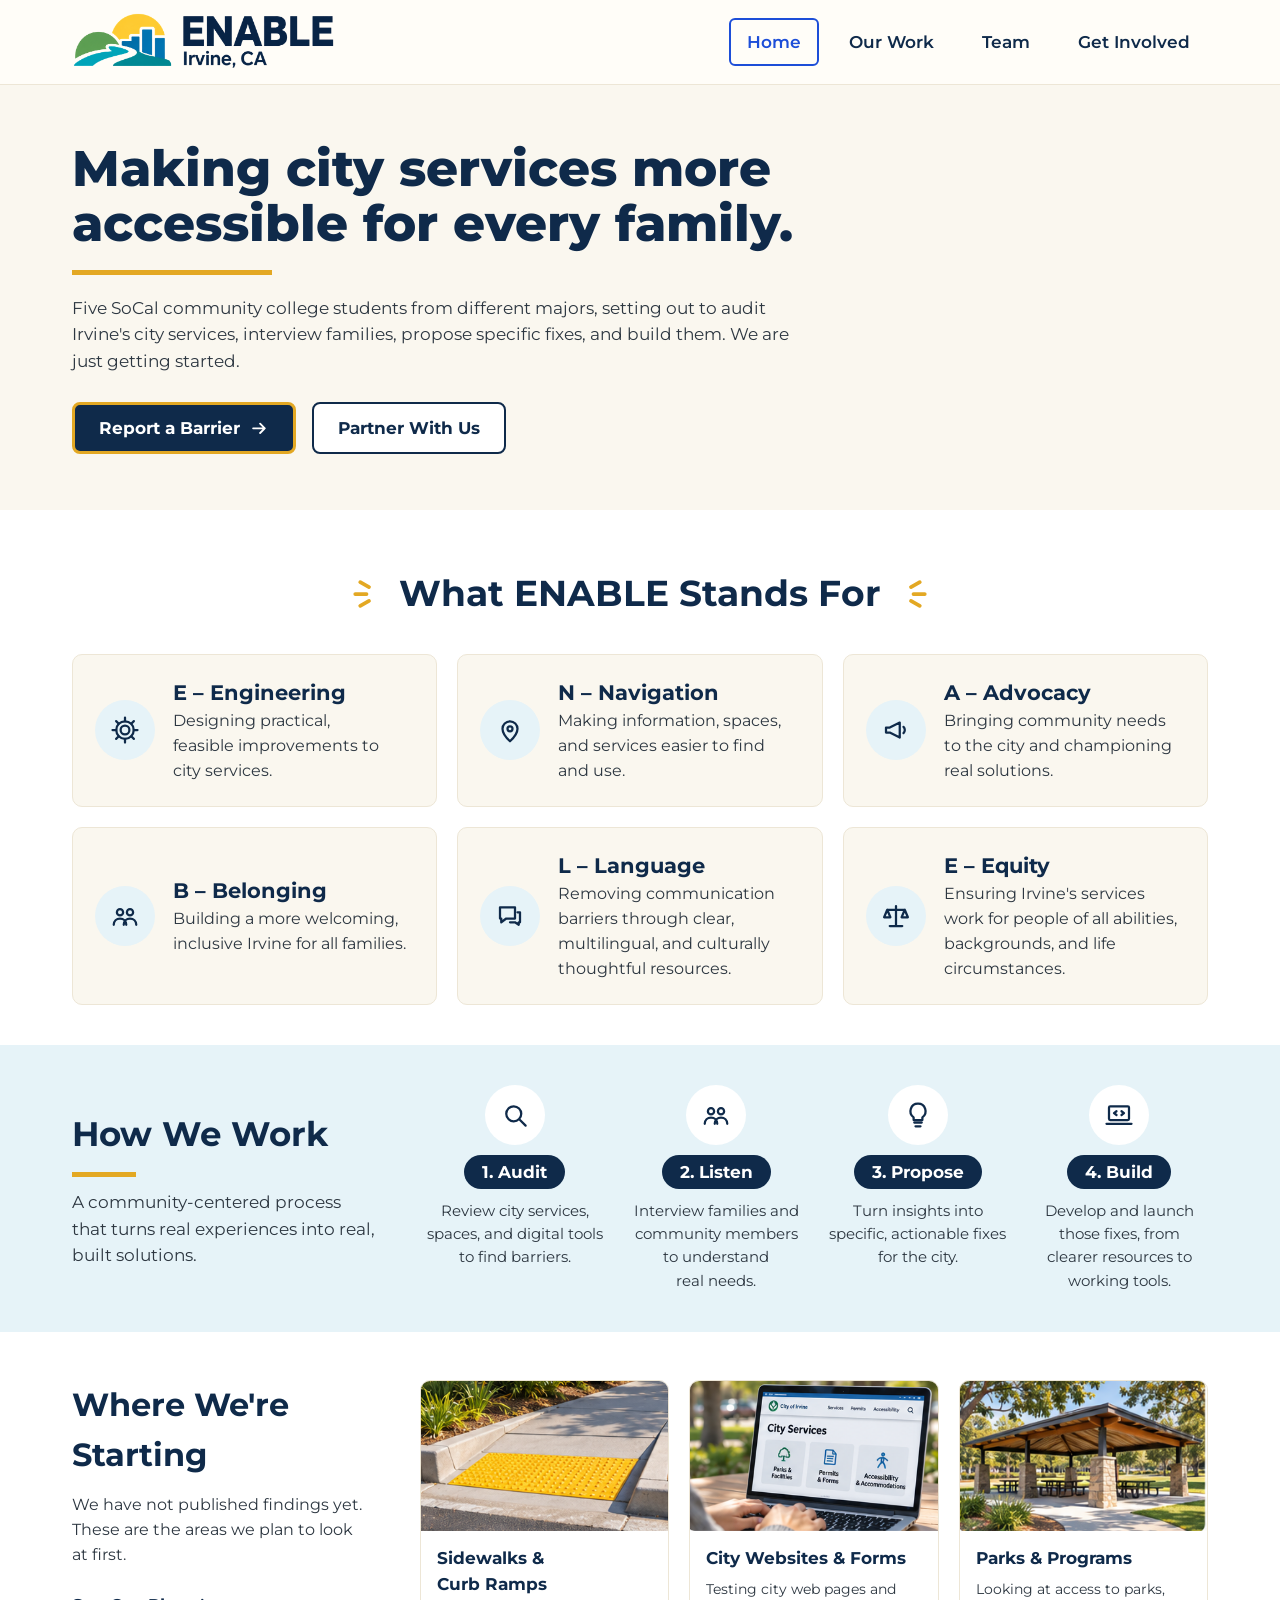
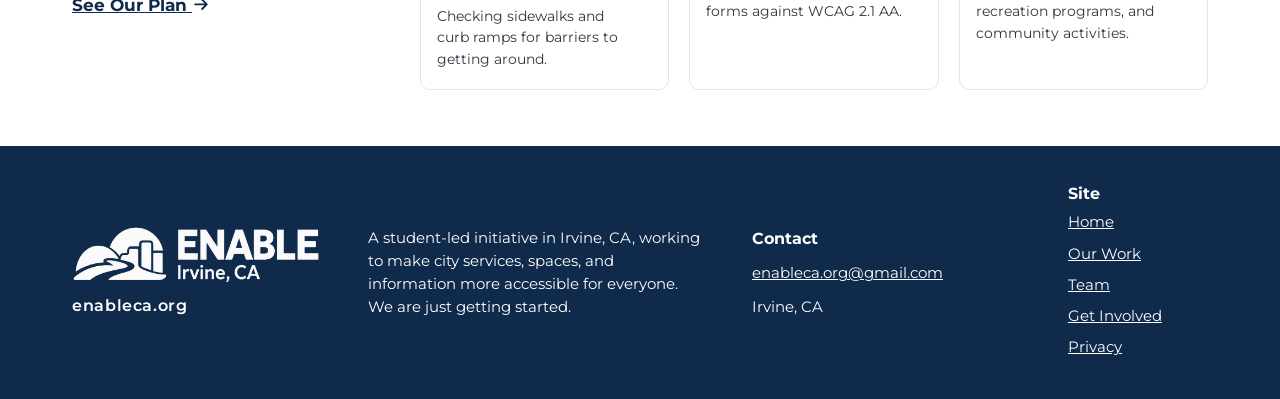
==== index.html @ 0ffaab91 "Add ENABLE site pages: Home, Our Work, Team, Get Involved, Privacy" ====
<!doctype html>
<html lang="en">
<head>
<meta charset="utf-8">
<meta name="viewport" content="width=device-width, initial-scale=1">
<title>ENABLE | Making Irvine city services more accessible</title>
<meta name="description" content="ENABLE is a student-led initiative working to make City of Irvine services more accessible for disabled residents and their families.">
<link rel="preconnect" href="https://fonts.googleapis.com">
<link rel="preconnect" href="https://fonts.gstatic.com" crossorigin>
<link href="https://fonts.googleapis.com/css2?family=Montserrat:ital,wght@0,400;0,500;0,600;0,700;0,800;1,400&amp;display=swap" rel="stylesheet">
<link rel="stylesheet" href="styles.css">
</head>
<body>
<div style="font-size: 17px; line-height: 1.55">
<a class="skip" href="#main">Skip to main content</a>

<header style="background: #FFFDF8; border-bottom: 1px solid #EDE6D6">
<div class="wrap" style="padding-top: 12px; padding-bottom: 12px; display: flex; flex-wrap: wrap; gap: 8px 32px; align-items: center; justify-content: space-between">
<a href="index.html" aria-label="ENABLE, Irvine, CA: home" style="display: flex; align-items: center; gap: 12px; text-decoration: none">
<img src="images/logo-color.png" alt="" style="display: block; height: 60px; width: auto">
</a>
<nav aria-label="Main">
<ul style="list-style: none; margin: 0; padding: 0; display: flex; flex-wrap: wrap; gap: 4px 12px">
<li><a class="nav cur" aria-current="page" href="index.html">Home</a></li>
<li><a class="nav" href="our-work.html">Our Work</a></li>
<li><a class="nav" href="team.html">Team</a></li>
<li><a class="nav" href="get-involved.html">Get Involved</a></li>
</ul>
</nav>
</div>
</header>

<main id="main">

<section aria-labelledby="hero-h" style="background: #FAF7EF; display: flex; flex-wrap: wrap">
<div style="flex: 1 1 400px; min-width: 0; padding: 56px 32px 56px max(32px, calc((100% - 1136px) / 2)); box-sizing: border-box; display: flex; flex-direction: column; gap: 20px; align-items: flex-start; justify-content: center">
<h1 id="hero-h" style="font-size: clamp(2.1rem, 3.9vw, 3.1rem); line-height: 1.1">Making city services more accessible for every family.</h1>
<div aria-hidden="true" style="width: 200px; height: 5px; background: #E3A823; border-radius: 0px"></div>
<p style="max-width: 44em">Five SoCal community college students from different majors, setting out to audit Irvine's city services, interview families, propose specific fixes, and build them. We are just getting started.</p>
<div style="display: flex; flex-wrap: wrap; gap: 16px; margin-top: 8px">
<a class="b1" href="get-involved.html">Report a Barrier <svg aria-hidden="true" viewBox="0 0 24 24" style="width: 1.1em; height: 1.1em; flex: none; vertical-align: -0.2em; fill: none; stroke: currentColor; stroke-width: 2.4; stroke-linecap: round; stroke-linejoin: round"><path d="M4 12h15M13 6l6 6-6 6"></path></svg></a>
<a class="b2" href="get-involved.html">Partner With Us</a>
</div>
</div>
</section>

<section aria-labelledby="stands-h" class="wrap" style="padding-top: 56px; padding-bottom: 40px; display: flex; flex-direction: column; gap: 32px">
<div style="display: flex; align-items: center; justify-content: center; gap: 20px">
<svg class="sp" aria-hidden="true" viewBox="0 0 24 24"><path d="M14 12H5M16 6.500L9 2.500M16 17.500L9 21.500"></path></svg>
<h2 id="stands-h" style="font-size: clamp(1.7rem, 3vw, 2.25rem); text-align: center">What ENABLE Stands For</h2>
<svg class="sp" aria-hidden="true" viewBox="0 0 24 24"><path d="M10 12h9M8 6.500l7-4M8 17.500l7 4"></path></svg>
</div>
<ul style="list-style: none; margin: 0; padding: 0; display: grid; grid-template-columns: repeat(auto-fit, minmax(min(320px, 100%), 1fr)); gap: 20px">
<li class="card" style="padding: 22px; display: flex; gap: 18px; align-items: center">
<span class="ico"><svg class="i" aria-hidden="true" viewBox="0 0 24 24"><circle cx="12" cy="12" r="3.5"></circle><circle cx="12" cy="12" r="7"></circle><path d="M12 2v3M12 19v3M2 12h3M19 12h3M4.900 4.900l2.100 2.100M17 17l2.100 2.100M4.900 19.100L7 17M17 7l2.100-2.100"></path></svg></span>
<div><h3 style="font-size: 21px">E – Engineering</h3><p style="font-size: 16px">Designing practical, feasible improvements to city services.</p></div>
</li>
<li class="card" style="padding: 22px; display: flex; gap: 18px; align-items: center">
<span class="ico"><svg class="i" aria-hidden="true" viewBox="0 0 24 24"><path d="M12 21s-6-5.500-6-10a6 6 0 1 1 12 0c0 4.500-6 10-6 10z"></path><circle cx="12" cy="11" r="2"></circle></svg></span>
<div><h3 style="font-size: 21px">N – Navigation</h3><p style="font-size: 16px">Making information, spaces, and services easier to find and use.</p></div>
</li>
<li class="card" style="padding: 22px; display: flex; gap: 18px; align-items: center">
<span class="ico"><svg class="i" aria-hidden="true" viewBox="0 0 24 24"><path d="M4 10v4h3l8 4V6l-8 4H4zM18 9.500a3.500 3.500 0 0 1 0 5"></path></svg></span>
<div><h3 style="font-size: 21px">A – Advocacy</h3><p style="font-size: 16px">Bringing community needs to the city and championing real solutions.</p></div>
</li>
<li class="card" style="padding: 22px; display: flex; gap: 18px; align-items: center">
<span class="ico"><svg class="i" aria-hidden="true" viewBox="0 0 24 24"><circle cx="8" cy="9" r="2.500"></circle><circle cx="16" cy="9" r="2.500"></circle><path d="M3 19c0-3 2.200-5 5-5s5 2 5 5M11 19c0-3 2.200-5 5-5s5 2 5 5"></path></svg></span>
<div><h3 style="font-size: 21px">B – Belonging</h3><p style="font-size: 16px">Building a more welcoming, inclusive Irvine for all families.</p></div>
</li>
<li class="card" style="padding: 22px; display: flex; gap: 18px; align-items: center">
<span class="ico"><svg class="i" aria-hidden="true" viewBox="0 0 24 24"><path d="M4 5h12v9H9l-4 3v-3H4zM18 9h2v8h-1v2l-3-2h-4"></path></svg></span>
<div><h3 style="font-size: 21px">L – Language</h3><p style="font-size: 16px">Removing communication barriers through clear, multilingual, and culturally thoughtful resources.</p></div>
</li>
<li class="card" style="padding: 22px; display: flex; gap: 18px; align-items: center">
<span class="ico"><svg class="i" aria-hidden="true" viewBox="0 0 24 24"><path d="M12 4v16M7 20h10M5 7h14M5 7l-2.500 6h5zM19 7l-2.500 6h5z"></path></svg></span>
<div><h3 style="font-size: 21px">E – Equity</h3><p style="font-size: 16px">Ensuring Irvine's services work for people of all abilities, backgrounds, and life circumstances.</p></div>
</li>
</ul>
</section>

<section aria-labelledby="how-h" style="background: #E6F3F8">
<div class="wrap" style="padding-top: 40px; padding-bottom: 40px; display: flex; flex-wrap: wrap; gap: 32px 40px; align-items: center">
<div style="flex: 1 1 240px; min-width: 0; display: flex; flex-direction: column; gap: 12px">
<h2 id="how-h" style="font-size: clamp(1.7rem, 3vw, 2.1rem)">How We Work</h2>
<div aria-hidden="true" style="width: 64px; height: 5px; background: #E3A823; border-radius: 0px"></div>
<p>A community-centered process that turns real experiences into real, built solutions.</p>
</div>
<ol style="flex: 3 1 560px; min-width: 0; list-style: none; margin: 0; padding: 0; display: grid; grid-template-columns: repeat(auto-fit, minmax(min(170px, 100%), 1fr)); gap: 24px">
<li style="display: flex; flex-direction: column; gap: 10px; align-items: center; text-align: center">
<span class="ico" style="background: #FFFFFF"><svg class="i" aria-hidden="true" viewBox="0 0 24 24"><circle cx="11" cy="11" r="6"></circle><path d="M16 16l4.500 4.500"></path></svg></span>
<h3 class="pill" style="font-size: 17px; color: #FFFFFF">1. Audit</h3>
<p style="font-size: 15px">Review city services, spaces, and digital tools to find barriers.</p>
</li>
<li style="display: flex; flex-direction: column; gap: 10px; align-items: center; text-align: center">
<span class="ico" style="background: #FFFFFF"><svg class="i" aria-hidden="true" viewBox="0 0 24 24"><circle cx="8" cy="9" r="2.500"></circle><circle cx="16" cy="9" r="2.500"></circle><path d="M3 19c0-3 2.200-5 5-5s5 2 5 5M11 19c0-3 2.200-5 5-5s5 2 5 5"></path></svg></span>
<h3 class="pill" style="font-size: 17px; color: #FFFFFF">2. Listen</h3>
<p style="font-size: 15px">Interview families and community members to understand real needs.</p>
</li>
<li style="display: flex; flex-direction: column; gap: 10px; align-items: center; text-align: center">
<span class="ico" style="background: #FFFFFF"><svg class="i" aria-hidden="true" viewBox="0 0 24 24"><path d="M9 18h6M10 21h4M12 3a6 6 0 0 0-3.500 10.900V16h7v-2.100A6 6 0 0 0 12 3z"></path></svg></span>
<h3 class="pill" style="font-size: 17px; color: #FFFFFF">3. Propose</h3>
<p style="font-size: 15px">Turn insights into specific, actionable fixes for the city.</p>
</li>
<li style="display: flex; flex-direction: column; gap: 10px; align-items: center; text-align: center">
<span class="ico" style="background: #FFFFFF"><svg class="i" aria-hidden="true" viewBox="0 0 24 24"><rect x="4" y="5" width="16" height="11" rx="1"></rect><path d="M2 19h20M10 9l-2 1.500 2 1.500M14 9l2 1.500-2 1.500"></path></svg></span>
<h3 class="pill" style="font-size: 17px; color: #FFFFFF">4. Build</h3>
<p style="font-size: 15px">Develop and launch those fixes, from clearer resources to working tools.</p>
</li>
</ol>
</div>
</section>

<section aria-labelledby="work-h" class="wrap" style="padding-top: 48px; padding-bottom: 56px; display: flex; flex-wrap: wrap; gap: 28px 32px; align-items: flex-start">
<div style="flex: 1 1 240px; min-width: 0; display: flex; flex-direction: column; gap: 14px">
<h2 id="work-h" style="font-size: clamp(1.6rem, 2.8vw, 2rem)">Where We're Starting</h2>
<p style="font-size: 16px">We have not published findings yet. These are the areas we plan to look at first.</p>
<a href="our-work.html" style="font-weight: 700; padding: 10px 0">See Our Plan <svg aria-hidden="true" viewBox="0 0 24 24" style="width: 1.1em; height: 1.1em; flex: none; vertical-align: -0.2em; fill: none; stroke: currentColor; stroke-width: 2.4; stroke-linecap: round; stroke-linejoin: round"><path d="M4 12h15M13 6l6 6-6 6"></path></svg></a>
</div>
<ul style="flex: 3 1 560px; min-width: 0; list-style: none; margin: 0; padding: 0; display: grid; grid-template-columns: repeat(auto-fit, minmax(min(230px, 100%), 1fr)); gap: 20px">
<li class="card" style="background: #FFFFFF; overflow: hidden; display: flex; flex-direction: column">
<img src="images/curb-ramp.png" alt="Curb ramp with a yellow tactile warning strip (illustration)." style="display: block; width: 100%; height: 150px; object-fit: cover">
<div style="padding: 14px 16px 18px; display: flex; flex-direction: column; gap: 8px; align-items: flex-start">
<h3 style="font-size: 17px">Sidewalks &amp; Curb Ramps</h3>
<p style="font-size: 14px">Checking sidewalks and curb ramps for barriers to getting around.</p>
</div>
</li>
<li class="card" style="background: #FFFFFF; overflow: hidden; display: flex; flex-direction: column">
<img src="images/city-website-laptop.png" alt="Laptop showing a concept city services web page (illustration)." style="display: block; width: 100%; height: 150px; object-fit: cover">
<div style="padding: 14px 16px 18px; display: flex; flex-direction: column; gap: 8px; align-items: flex-start">
<h3 style="font-size: 17px">City Websites &amp; Forms</h3>
<p style="font-size: 14px">Testing city web pages and forms against WCAG 2.1 AA.</p>
</div>
</li>
<li class="card" style="background: #FFFFFF; overflow: hidden; display: flex; flex-direction: column">
<img src="images/park-pavilion.png" alt="Covered picnic pavilion in a park (illustration)." style="display: block; width: 100%; height: 150px; object-fit: cover">
<div style="padding: 14px 16px 18px; display: flex; flex-direction: column; gap: 8px; align-items: flex-start">
<h3 style="font-size: 17px">Parks &amp; Programs</h3>
<p style="font-size: 14px">Looking at access to parks, recreation programs, and community activities.</p>
</div>
</li>
</ul>
</section>

</main>

<footer class="dark" style="background: #0F2A4A; color: #FFFFFF; font-size: 15px">
<div class="wrap" style="padding-top: 36px; padding-bottom: 36px; display: flex; flex-wrap: wrap; gap: 28px 48px; align-items: center">
<div style="flex: 1 1 220px; display: flex; flex-direction: column; align-items: flex-start; gap: 8px">
<img src="images/logo-white.png" alt="ENABLE, Irvine, CA" style="display: block; height: 60px; width: auto">
<span style="font-size: 16px; font-weight: 600; letter-spacing: 0.04em">enableca.org</span>
</div>
<p style="flex: 2 1 280px; min-width: 0">A student-led initiative in Irvine, CA, working to make city services, spaces, and information more accessible for everyone. We are just getting started.</p>
<div style="flex: 1 1 240px; min-width: 0; display: flex; flex-direction: column; gap: 4px">
<p style="font-weight: 700; font-size: 16px">Contact</p>
<a href="mailto:enableca.org@gmail.com" style="padding: 6px 0">enableca.org@gmail.com</a>
<p>Irvine, CA</p>
</div>
<nav aria-label="Footer" style="flex: 0 1 140px">
<p style="font-weight: 700; font-size: 16px">Site</p>
<ul style="list-style: none; margin: 0; padding: 0; display: flex; flex-direction: column">
<li><a href="index.html" style="display: inline-block; padding: 4px 0">Home</a></li>
<li><a href="our-work.html" style="display: inline-block; padding: 4px 0">Our Work</a></li>
<li><a href="team.html" style="display: inline-block; padding: 4px 0">Team</a></li>
<li><a href="get-involved.html" style="display: inline-block; padding: 4px 0">Get Involved</a></li>
<li><a href="privacy.html" style="display: inline-block; padding: 4px 0">Privacy</a></li>
</ul>
</nav>
</div>
</footer>
</div>
</body>
</html>
---- styles.css ----
body{margin:0;font-family:'Montserrat','Helvetica Neue',Arial,system-ui,sans-serif;color:#2D3741;background:#FFFFFF}
h1,h2,h3{color:#0F2A4A;margin:0;text-wrap:balance}
h1{font-weight:800}h2,h3{font-weight:700}
p{margin:0;text-wrap:pretty}
a{color:#0F2A4A}a:hover{color:#1D4ED8}
:focus-visible{outline:3px solid #1D4ED8;outline-offset:3px}
.dark a{color:#FFFFFF}.dark a:hover{color:#E3A823}.dark :focus-visible{outline-color:#E3A823}
.skip{position:absolute;left:-9999px;top:8px;background:#0F2A4A;color:#FFFFFF;padding:12px 16px;font-weight:700;z-index:10}
.skip:focus{left:8px;color:#FFFFFF}
.wrap{max-width:1200px;margin:0 auto;padding-left:32px;padding-right:32px;box-sizing:border-box}
.nav{display:inline-flex;align-items:center;min-height:44px;padding:0 16px;font-weight:600;color:#0F2A4A;text-decoration:none;border:2px solid transparent;border-radius:6px}
.cur{border-color:#1D4ED8;color:#1D4ED8}
.card{background:#FAF7EF;border:1px solid #EDE6D6;border-radius:10px}
.ph{background:#E6F3F8;border:2px dashed #5B8FA3;display:flex;align-items:center;justify-content:center;text-align:center;padding:12px;box-sizing:border-box;font-size:14px;font-weight:600;color:#0F2A4A}
.ico{flex:0 0 60px;width:60px;height:60px;border-radius:50%;background:#E6F3F8;display:flex;align-items:center;justify-content:center}
.i{width:30px;height:30px;fill:none;stroke:#0F2A4A;stroke-width:1.8;stroke-linecap:round;stroke-linejoin:round}
.sp{width:30px;height:30px;fill:none;stroke:#E3A823;stroke-width:3;stroke-linecap:round}
.chip{display:inline-flex;align-items:center;gap:6px;font-size:14px;font-weight:600;color:#0F2A4A;border-radius:999px;padding:4px 12px}
.b1,.b2{display:inline-flex;align-items:center;gap:10px;min-height:52px;padding:0 24px;box-sizing:border-box;font:inherit;font-weight:700;text-decoration:none;border-radius:8px;cursor:pointer}
.b1{background:#0F2A4A;color:#FFFFFF;border:3px solid #E3A823}.b1:hover{color:#FFFFFF;filter:brightness(1.25)}
.b2{background:#FFFFFF;color:#0F2A4A;border:2px solid #0F2A4A}.b2:hover{background:#E6F3F8;color:#0F2A4A}
.pill{display:inline-block;background:#0F2A4A;color:#FFFFFF;font-weight:700;border-radius:999px;padding:4px 18px}
.role{display:inline-flex;align-items:center;gap:8px;font-size:15px;font-weight:700;color:#0F2A4A;background:#EFE9DA;border-radius:999px;padding:4px 14px 4px 8px}
.role .i{width:22px;height:22px}
.b1,.b2{display:inline-flex;align-items:center;justify-content:center;gap:10px;min-height:52px;padding:0 24px;box-sizing:border-box;font:inherit;font-weight:700;text-decoration:none;border-radius:8px;cursor:pointer}
.field{width:100%;min-height:48px;box-sizing:border-box;padding:10px 14px;font:inherit;font-size:16px;color:#0F2A4A;background:#FFFFFF;border:1.5px solid #4A6A8A;border-radius:6px}
.lab{font-weight:700;font-size:18px;color:#0F2A4A}
.hint{font-size:14px}
.req{color:#A32014}
summary{cursor:pointer;font-weight:700;color:#0F2A4A;padding:12px 14px;min-height:20px}
[hidden]{display:none !important}
img{max-width:100%}
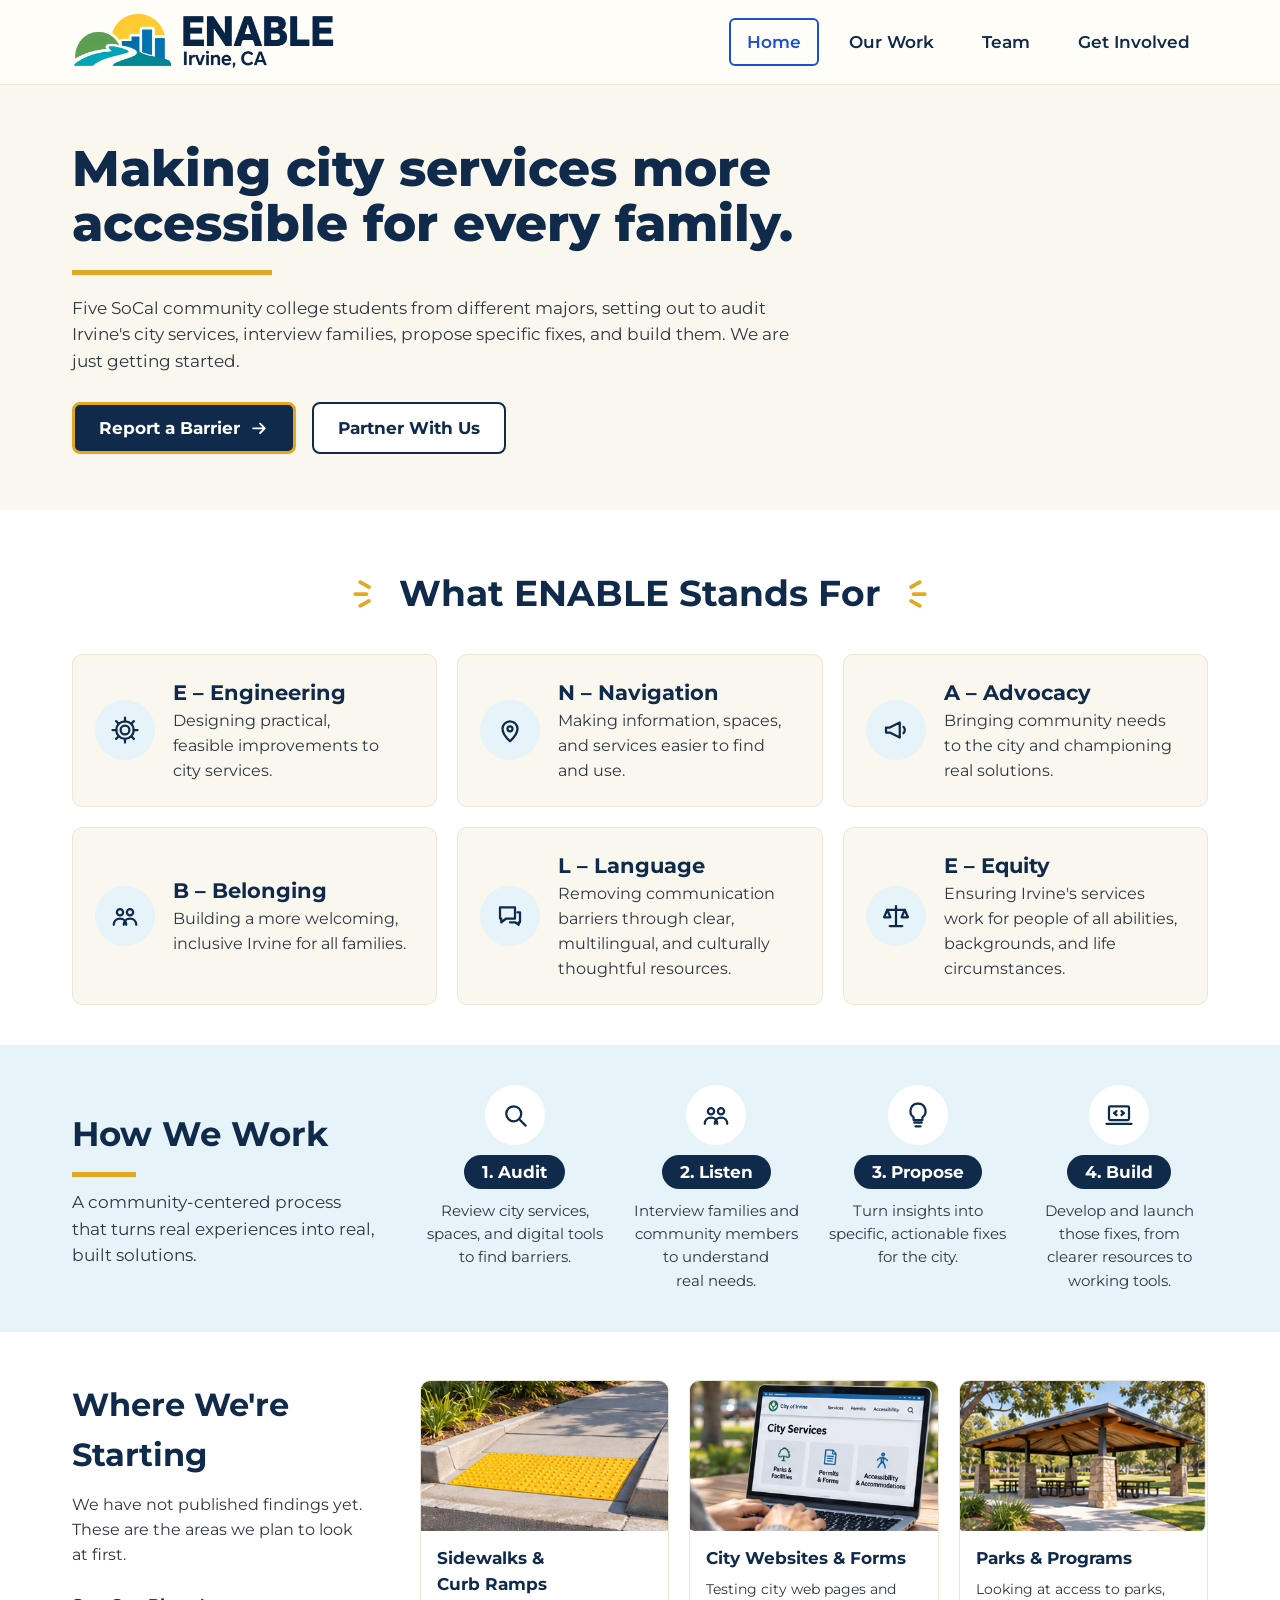
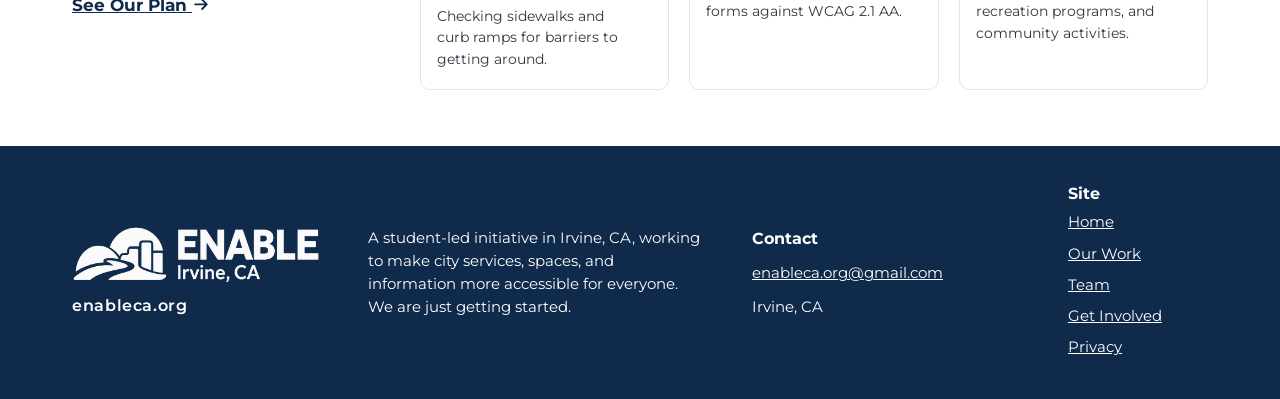
==== commit 83181c34: "Mobile header: one-row page links, hide on scroll down and reveal on scroll up" ====
--- a/index.html
+++ b/index.html
@@ -9,17 +9,18 @@
 <link rel="preconnect" href="https://fonts.gstatic.com" crossorigin>
 <link href="https://fonts.googleapis.com/css2?family=Montserrat:ital,wght@0,400;0,500;0,600;0,700;0,800;1,400&amp;display=swap" rel="stylesheet">
 <link rel="stylesheet" href="styles.css">
+<script src="site.js"></script>
 </head>
 <body>
 <div style="font-size: 17px; line-height: 1.55">
 <a class="skip" href="#main">Skip to main content</a>
 
-<header style="background: #FFFDF8; border-bottom: 1px solid #EDE6D6">
-<div class="wrap" style="padding-top: 12px; padding-bottom: 12px; display: flex; flex-wrap: wrap; gap: 8px 32px; align-items: center; justify-content: space-between">
+<header class="site-hdr" style="background: #FFFDF8; border-bottom: 1px solid #EDE6D6">
+<div class="wrap hdr" style="padding-top: 12px; padding-bottom: 12px; display: flex; flex-wrap: wrap; gap: 8px 32px; align-items: center; justify-content: space-between">
 <a href="index.html" aria-label="ENABLE, Irvine, CA: home" style="display: flex; align-items: center; gap: 12px; text-decoration: none">
 <img src="images/logo-color.png" alt="" style="display: block; height: 60px; width: auto">
 </a>
-<nav aria-label="Main">
+<nav class="site-nav" aria-label="Main">
 <ul style="list-style: none; margin: 0; padding: 0; display: flex; flex-wrap: wrap; gap: 4px 12px">
 <li><a class="nav cur" aria-current="page" href="index.html">Home</a></li>
 <li><a class="nav" href="our-work.html">Our Work</a></li>
@@ -33,11 +34,11 @@
 <main id="main">
 
 <section aria-labelledby="hero-h" style="background: #FAF7EF; display: flex; flex-wrap: wrap">
-<div style="flex: 1 1 400px; min-width: 0; padding: 56px 32px 56px max(32px, calc((100% - 1136px) / 2)); box-sizing: border-box; display: flex; flex-direction: column; gap: 20px; align-items: flex-start; justify-content: center">
+<div style="flex: 1 1 400px; min-width: 0; padding: 56px var(--gut) 56px max(var(--gut), calc((100% - 1136px) / 2)); box-sizing: border-box; display: flex; flex-direction: column; gap: 20px; align-items: flex-start; justify-content: center">
 <h1 id="hero-h" style="font-size: clamp(2.1rem, 3.9vw, 3.1rem); line-height: 1.1">Making city services more accessible for every family.</h1>
 <div aria-hidden="true" style="width: 200px; height: 5px; background: #E3A823; border-radius: 0px"></div>
 <p style="max-width: 44em">Five SoCal community college students from different majors, setting out to audit Irvine's city services, interview families, propose specific fixes, and build them. We are just getting started.</p>
-<div style="display: flex; flex-wrap: wrap; gap: 16px; margin-top: 8px">
+<div class="ctas" style="display: flex; flex-wrap: wrap; gap: 16px; margin-top: 8px">
 <a class="b1" href="get-involved.html">Report a Barrier <svg aria-hidden="true" viewBox="0 0 24 24" style="width: 1.1em; height: 1.1em; flex: none; vertical-align: -0.2em; fill: none; stroke: currentColor; stroke-width: 2.4; stroke-linecap: round; stroke-linejoin: round"><path d="M4 12h15M13 6l6 6-6 6"></path></svg></a>
 <a class="b2" href="get-involved.html">Partner With Us</a>
 </div>
--- a/styles.css
+++ b/styles.css
@@ -1,13 +1,17 @@
+:root{--gut:32px;--box:32px}
+html{-webkit-text-size-adjust:100%;text-size-adjust:100%}
 body{margin:0;font-family:'Montserrat','Helvetica Neue',Arial,system-ui,sans-serif;color:#2D3741;background:#FFFFFF}
 h1,h2,h3{color:#0F2A4A;margin:0;text-wrap:balance}
 h1{font-weight:800}h2,h3{font-weight:700}
 p{margin:0;text-wrap:pretty}
-a{color:#0F2A4A}a:hover{color:#1D4ED8}
+a{color:#0F2A4A}
+a,button,summary,label,input,select,textarea{-webkit-tap-highlight-color:rgba(29,78,216,.15)}
+button,select,input[type=radio],input[type=file],summary{touch-action:manipulation}
 :focus-visible{outline:3px solid #1D4ED8;outline-offset:3px}
-.dark a{color:#FFFFFF}.dark a:hover{color:#E3A823}.dark :focus-visible{outline-color:#E3A823}
+.dark a{color:#FFFFFF}.dark :focus-visible{outline-color:#E3A823}
 .skip{position:absolute;left:-9999px;top:8px;background:#0F2A4A;color:#FFFFFF;padding:12px 16px;font-weight:700;z-index:10}
 .skip:focus{left:8px;color:#FFFFFF}
-.wrap{max-width:1200px;margin:0 auto;padding-left:32px;padding-right:32px;box-sizing:border-box}
+.wrap{max-width:1200px;margin:0 auto;padding-left:var(--gut);padding-right:var(--gut);box-sizing:border-box}
 .nav{display:inline-flex;align-items:center;min-height:44px;padding:0 16px;font-weight:600;color:#0F2A4A;text-decoration:none;border:2px solid transparent;border-radius:6px}
 .cur{border-color:#1D4ED8;color:#1D4ED8}
 .card{background:#FAF7EF;border:1px solid #EDE6D6;border-radius:10px}
@@ -16,13 +20,13 @@
 .i{width:30px;height:30px;fill:none;stroke:#0F2A4A;stroke-width:1.8;stroke-linecap:round;stroke-linejoin:round}
 .sp{width:30px;height:30px;fill:none;stroke:#E3A823;stroke-width:3;stroke-linecap:round}
 .chip{display:inline-flex;align-items:center;gap:6px;font-size:14px;font-weight:600;color:#0F2A4A;border-radius:999px;padding:4px 12px}
-.b1,.b2{display:inline-flex;align-items:center;gap:10px;min-height:52px;padding:0 24px;box-sizing:border-box;font:inherit;font-weight:700;text-decoration:none;border-radius:8px;cursor:pointer}
-.b1{background:#0F2A4A;color:#FFFFFF;border:3px solid #E3A823}.b1:hover{color:#FFFFFF;filter:brightness(1.25)}
-.b2{background:#FFFFFF;color:#0F2A4A;border:2px solid #0F2A4A}.b2:hover{background:#E6F3F8;color:#0F2A4A}
+.b1,.b2{display:inline-flex;align-items:center;justify-content:center;gap:10px;min-height:52px;padding:0 24px;box-sizing:border-box;font:inherit;font-weight:700;text-decoration:none;border-radius:8px;cursor:pointer}
+.b1{background:#0F2A4A;color:#FFFFFF;border:3px solid #E3A823}
+.b2{background:#FFFFFF;color:#0F2A4A;border:2px solid #0F2A4A}
+.b1:active{filter:brightness(1.25)}.b2:active{background:#E6F3F8}
 .pill{display:inline-block;background:#0F2A4A;color:#FFFFFF;font-weight:700;border-radius:999px;padding:4px 18px}
 .role{display:inline-flex;align-items:center;gap:8px;font-size:15px;font-weight:700;color:#0F2A4A;background:#EFE9DA;border-radius:999px;padding:4px 14px 4px 8px}
 .role .i{width:22px;height:22px}
-.b1,.b2{display:inline-flex;align-items:center;justify-content:center;gap:10px;min-height:52px;padding:0 24px;box-sizing:border-box;font:inherit;font-weight:700;text-decoration:none;border-radius:8px;cursor:pointer}
 .field{width:100%;min-height:48px;box-sizing:border-box;padding:10px 14px;font:inherit;font-size:16px;color:#0F2A4A;background:#FFFFFF;border:1.5px solid #4A6A8A;border-radius:6px}
 .lab{font-weight:700;font-size:18px;color:#0F2A4A}
 .hint{font-size:14px}
@@ -30,3 +34,34 @@
 summary{cursor:pointer;font-weight:700;color:#0F2A4A;padding:12px 14px;min-height:20px}
 [hidden]{display:none !important}
 img{max-width:100%}
+#report{scroll-margin-top:16px}
+
+/* Hover only where there is a real pointer, so styles don't stick after a tap */
+@media (hover:hover){
+a:hover{color:#1D4ED8}
+.dark a:hover{color:#E3A823}
+.b1:hover{color:#FFFFFF;filter:brightness(1.25)}
+.b2:hover{background:#E6F3F8;color:#0F2A4A}
+}
+
+/* Sticky header: slides away on scroll down, back on scroll up (site.js) */
+.site-hdr{position:sticky;top:0;z-index:20;transition:transform .25s ease}
+.site-hdr.away{transform:translateY(-100%)}
+@media (prefers-reduced-motion:reduce){.site-hdr{transition:none}}
+
+@media (max-width:640px){
+:root{--gut:20px;--box:20px}
+.hdr{row-gap:6px !important;padding-top:10px !important;padding-bottom:6px !important}
+.hdr img{height:44px !important}
+.site-nav{flex:1 1 100%;overflow-x:auto;scrollbar-width:none}
+.site-nav ul{flex-wrap:nowrap !important;justify-content:space-between;gap:4px !important}
+.site-nav li{flex:1 1 auto}
+.site-nav .nav{display:flex;justify-content:center;padding:0 8px;font-size:15px;white-space:nowrap}
+.ctas>a{flex:1 1 100%}
+.report-head{flex-direction:column;align-items:flex-start !important;gap:12px !important}
+footer nav a{padding:10px 0 !important}
+}
+@media (max-width:360px){
+.site-nav ul{gap:0 !important}
+.site-nav .nav{font-size:13px;padding:0 5px}
+}
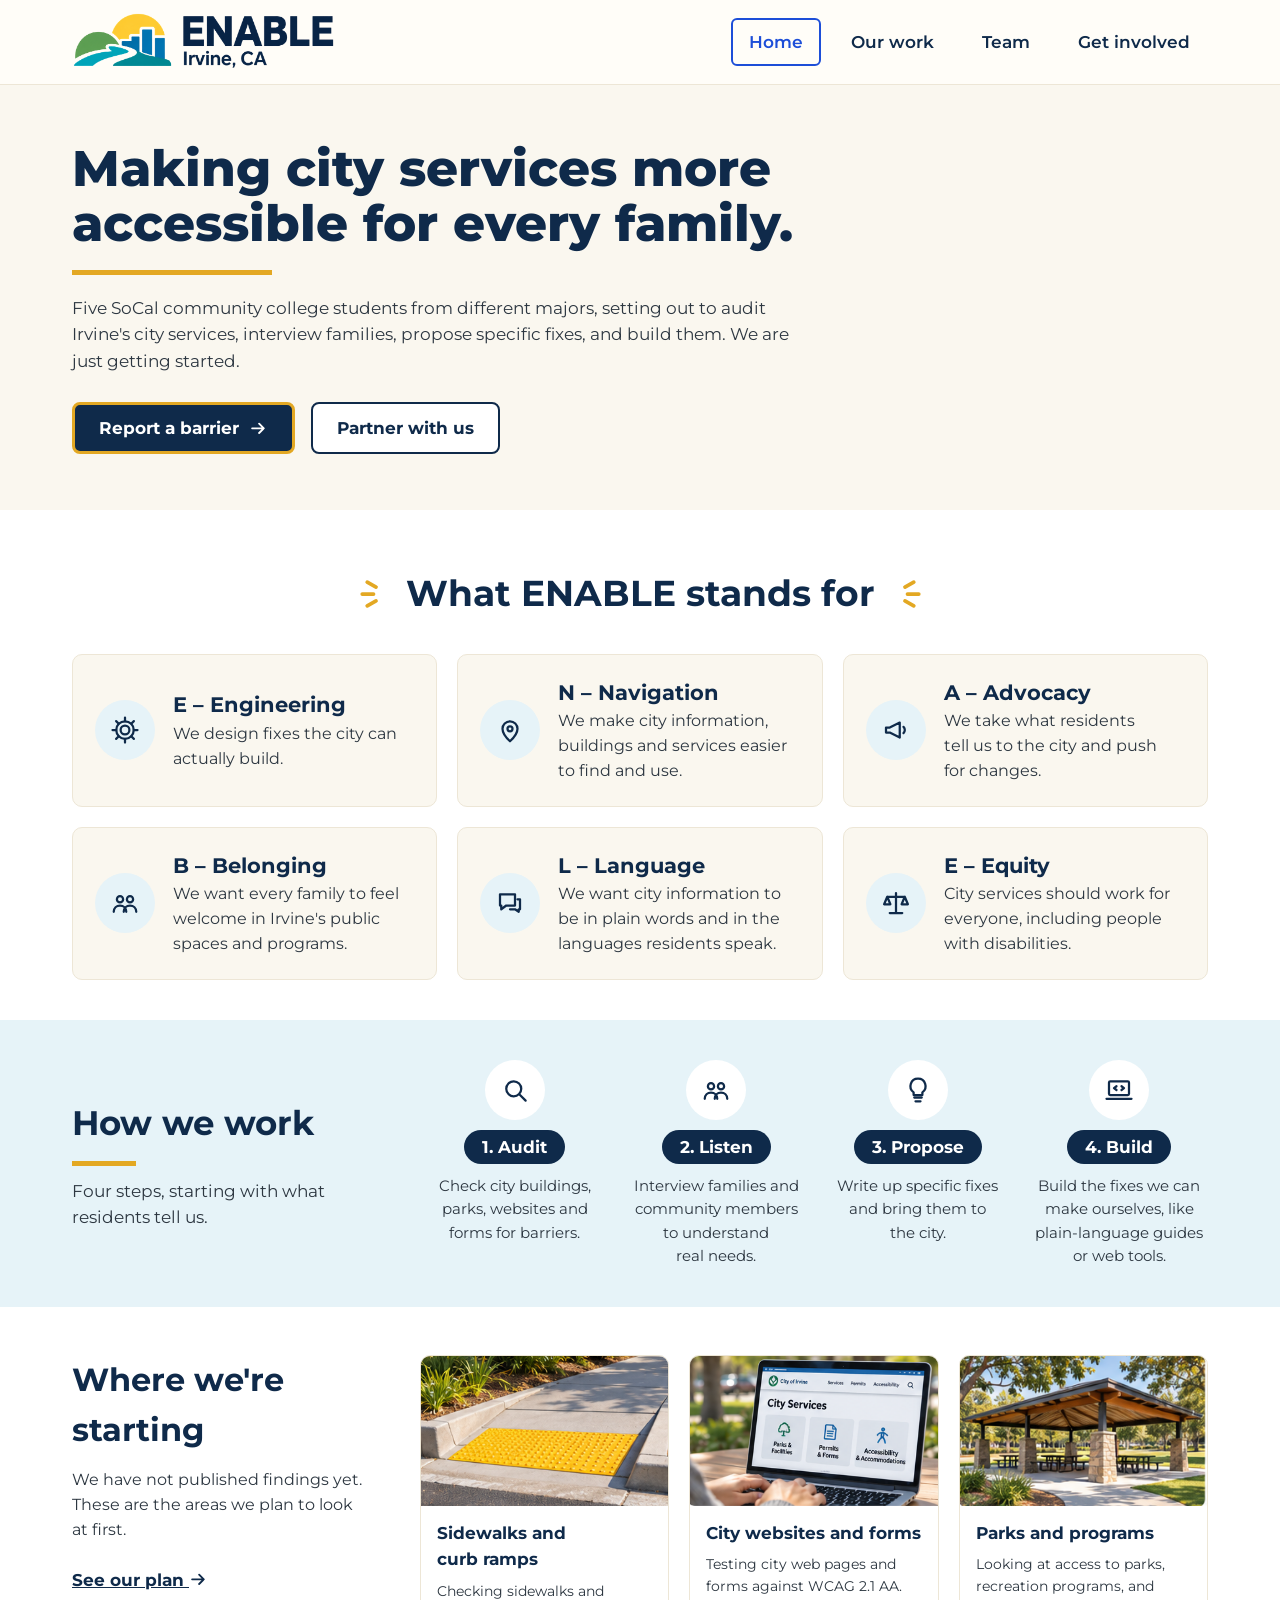
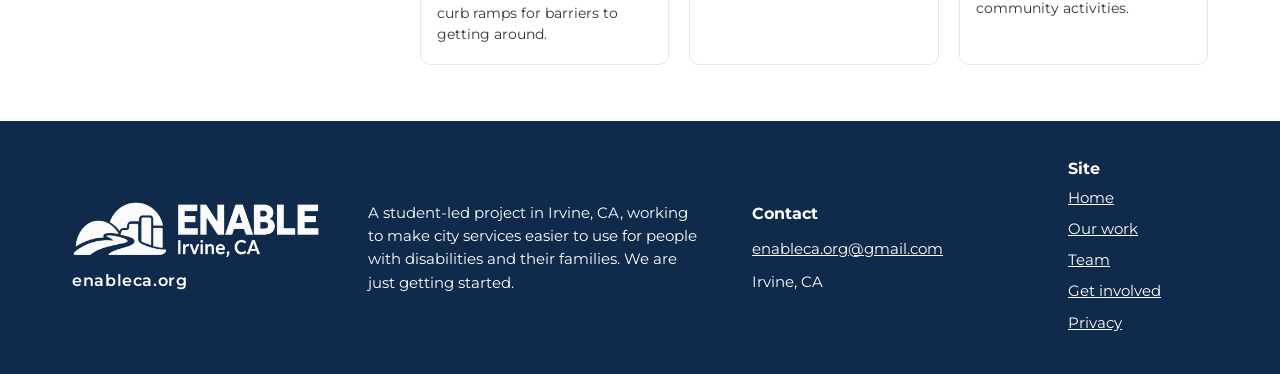
==== commit e059e435: "Rewrite site copy in plain language and use sentence-case headings" ====
--- a/index.html
+++ b/index.html
@@ -23,9 +23,9 @@
 <nav class="site-nav" aria-label="Main">
 <ul style="list-style: none; margin: 0; padding: 0; display: flex; flex-wrap: wrap; gap: 4px 12px">
 <li><a class="nav cur" aria-current="page" href="index.html">Home</a></li>
-<li><a class="nav" href="our-work.html">Our Work</a></li>
+<li><a class="nav" href="our-work.html">Our work</a></li>
 <li><a class="nav" href="team.html">Team</a></li>
-<li><a class="nav" href="get-involved.html">Get Involved</a></li>
+<li><a class="nav" href="get-involved.html">Get involved</a></li>
 </ul>
 </nav>
 </div>
@@ -39,8 +39,8 @@
 <div aria-hidden="true" style="width: 200px; height: 5px; background: #E3A823; border-radius: 0px"></div>
 <p style="max-width: 44em">Five SoCal community college students from different majors, setting out to audit Irvine's city services, interview families, propose specific fixes, and build them. We are just getting started.</p>
 <div class="ctas" style="display: flex; flex-wrap: wrap; gap: 16px; margin-top: 8px">
-<a class="b1" href="get-involved.html">Report a Barrier <svg aria-hidden="true" viewBox="0 0 24 24" style="width: 1.1em; height: 1.1em; flex: none; vertical-align: -0.2em; fill: none; stroke: currentColor; stroke-width: 2.4; stroke-linecap: round; stroke-linejoin: round"><path d="M4 12h15M13 6l6 6-6 6"></path></svg></a>
-<a class="b2" href="get-involved.html">Partner With Us</a>
+<a class="b1" href="get-involved.html">Report a barrier <svg aria-hidden="true" viewBox="0 0 24 24" style="width: 1.1em; height: 1.1em; flex: none; vertical-align: -0.2em; fill: none; stroke: currentColor; stroke-width: 2.4; stroke-linecap: round; stroke-linejoin: round"><path d="M4 12h15M13 6l6 6-6 6"></path></svg></a>
+<a class="b2" href="get-involved.html">Partner with us</a>
 </div>
 </div>
 </section>
@@ -48,33 +48,33 @@
 <section aria-labelledby="stands-h" class="wrap" style="padding-top: 56px; padding-bottom: 40px; display: flex; flex-direction: column; gap: 32px">
 <div style="display: flex; align-items: center; justify-content: center; gap: 20px">
 <svg class="sp" aria-hidden="true" viewBox="0 0 24 24"><path d="M14 12H5M16 6.500L9 2.500M16 17.500L9 21.500"></path></svg>
-<h2 id="stands-h" style="font-size: clamp(1.7rem, 3vw, 2.25rem); text-align: center">What ENABLE Stands For</h2>
+<h2 id="stands-h" style="font-size: clamp(1.7rem, 3vw, 2.25rem); text-align: center">What ENABLE stands for</h2>
 <svg class="sp" aria-hidden="true" viewBox="0 0 24 24"><path d="M10 12h9M8 6.500l7-4M8 17.500l7 4"></path></svg>
 </div>
 <ul style="list-style: none; margin: 0; padding: 0; display: grid; grid-template-columns: repeat(auto-fit, minmax(min(320px, 100%), 1fr)); gap: 20px">
 <li class="card" style="padding: 22px; display: flex; gap: 18px; align-items: center">
 <span class="ico"><svg class="i" aria-hidden="true" viewBox="0 0 24 24"><circle cx="12" cy="12" r="3.5"></circle><circle cx="12" cy="12" r="7"></circle><path d="M12 2v3M12 19v3M2 12h3M19 12h3M4.900 4.900l2.100 2.100M17 17l2.100 2.100M4.900 19.100L7 17M17 7l2.100-2.100"></path></svg></span>
-<div><h3 style="font-size: 21px">E – Engineering</h3><p style="font-size: 16px">Designing practical, feasible improvements to city services.</p></div>
+<div><h3 style="font-size: 21px">E – Engineering</h3><p style="font-size: 16px">We design fixes the city can actually build.</p></div>
 </li>
 <li class="card" style="padding: 22px; display: flex; gap: 18px; align-items: center">
 <span class="ico"><svg class="i" aria-hidden="true" viewBox="0 0 24 24"><path d="M12 21s-6-5.500-6-10a6 6 0 1 1 12 0c0 4.500-6 10-6 10z"></path><circle cx="12" cy="11" r="2"></circle></svg></span>
-<div><h3 style="font-size: 21px">N – Navigation</h3><p style="font-size: 16px">Making information, spaces, and services easier to find and use.</p></div>
+<div><h3 style="font-size: 21px">N – Navigation</h3><p style="font-size: 16px">We make city information, buildings and services easier to find and use.</p></div>
 </li>
 <li class="card" style="padding: 22px; display: flex; gap: 18px; align-items: center">
 <span class="ico"><svg class="i" aria-hidden="true" viewBox="0 0 24 24"><path d="M4 10v4h3l8 4V6l-8 4H4zM18 9.500a3.500 3.500 0 0 1 0 5"></path></svg></span>
-<div><h3 style="font-size: 21px">A – Advocacy</h3><p style="font-size: 16px">Bringing community needs to the city and championing real solutions.</p></div>
+<div><h3 style="font-size: 21px">A – Advocacy</h3><p style="font-size: 16px">We take what residents tell us to the city and push for changes.</p></div>
 </li>
 <li class="card" style="padding: 22px; display: flex; gap: 18px; align-items: center">
 <span class="ico"><svg class="i" aria-hidden="true" viewBox="0 0 24 24"><circle cx="8" cy="9" r="2.500"></circle><circle cx="16" cy="9" r="2.500"></circle><path d="M3 19c0-3 2.200-5 5-5s5 2 5 5M11 19c0-3 2.200-5 5-5s5 2 5 5"></path></svg></span>
-<div><h3 style="font-size: 21px">B – Belonging</h3><p style="font-size: 16px">Building a more welcoming, inclusive Irvine for all families.</p></div>
+<div><h3 style="font-size: 21px">B – Belonging</h3><p style="font-size: 16px">We want every family to feel welcome in Irvine's public spaces and programs.</p></div>
 </li>
 <li class="card" style="padding: 22px; display: flex; gap: 18px; align-items: center">
 <span class="ico"><svg class="i" aria-hidden="true" viewBox="0 0 24 24"><path d="M4 5h12v9H9l-4 3v-3H4zM18 9h2v8h-1v2l-3-2h-4"></path></svg></span>
-<div><h3 style="font-size: 21px">L – Language</h3><p style="font-size: 16px">Removing communication barriers through clear, multilingual, and culturally thoughtful resources.</p></div>
+<div><h3 style="font-size: 21px">L – Language</h3><p style="font-size: 16px">We want city information to be in plain words and in the languages residents speak.</p></div>
 </li>
 <li class="card" style="padding: 22px; display: flex; gap: 18px; align-items: center">
 <span class="ico"><svg class="i" aria-hidden="true" viewBox="0 0 24 24"><path d="M12 4v16M7 20h10M5 7h14M5 7l-2.500 6h5zM19 7l-2.500 6h5z"></path></svg></span>
-<div><h3 style="font-size: 21px">E – Equity</h3><p style="font-size: 16px">Ensuring Irvine's services work for people of all abilities, backgrounds, and life circumstances.</p></div>
+<div><h3 style="font-size: 21px">E – Equity</h3><p style="font-size: 16px">City services should work for everyone, including people with disabilities.</p></div>
 </li>
 </ul>
 </section>
@@ -82,15 +82,15 @@
 <section aria-labelledby="how-h" style="background: #E6F3F8">
 <div class="wrap" style="padding-top: 40px; padding-bottom: 40px; display: flex; flex-wrap: wrap; gap: 32px 40px; align-items: center">
 <div style="flex: 1 1 240px; min-width: 0; display: flex; flex-direction: column; gap: 12px">
-<h2 id="how-h" style="font-size: clamp(1.7rem, 3vw, 2.1rem)">How We Work</h2>
+<h2 id="how-h" style="font-size: clamp(1.7rem, 3vw, 2.1rem)">How we work</h2>
 <div aria-hidden="true" style="width: 64px; height: 5px; background: #E3A823; border-radius: 0px"></div>
-<p>A community-centered process that turns real experiences into real, built solutions.</p>
+<p>Four steps, starting with what residents tell us.</p>
 </div>
 <ol style="flex: 3 1 560px; min-width: 0; list-style: none; margin: 0; padding: 0; display: grid; grid-template-columns: repeat(auto-fit, minmax(min(170px, 100%), 1fr)); gap: 24px">
 <li style="display: flex; flex-direction: column; gap: 10px; align-items: center; text-align: center">
 <span class="ico" style="background: #FFFFFF"><svg class="i" aria-hidden="true" viewBox="0 0 24 24"><circle cx="11" cy="11" r="6"></circle><path d="M16 16l4.500 4.500"></path></svg></span>
 <h3 class="pill" style="font-size: 17px; color: #FFFFFF">1. Audit</h3>
-<p style="font-size: 15px">Review city services, spaces, and digital tools to find barriers.</p>
+<p style="font-size: 15px">Check city buildings, parks, websites and forms for barriers.</p>
 </li>
 <li style="display: flex; flex-direction: column; gap: 10px; align-items: center; text-align: center">
 <span class="ico" style="background: #FFFFFF"><svg class="i" aria-hidden="true" viewBox="0 0 24 24"><circle cx="8" cy="9" r="2.500"></circle><circle cx="16" cy="9" r="2.500"></circle><path d="M3 19c0-3 2.200-5 5-5s5 2 5 5M11 19c0-3 2.200-5 5-5s5 2 5 5"></path></svg></span>
@@ -100,12 +100,12 @@
 <li style="display: flex; flex-direction: column; gap: 10px; align-items: center; text-align: center">
 <span class="ico" style="background: #FFFFFF"><svg class="i" aria-hidden="true" viewBox="0 0 24 24"><path d="M9 18h6M10 21h4M12 3a6 6 0 0 0-3.500 10.900V16h7v-2.100A6 6 0 0 0 12 3z"></path></svg></span>
 <h3 class="pill" style="font-size: 17px; color: #FFFFFF">3. Propose</h3>
-<p style="font-size: 15px">Turn insights into specific, actionable fixes for the city.</p>
+<p style="font-size: 15px">Write up specific fixes and bring them to the city.</p>
 </li>
 <li style="display: flex; flex-direction: column; gap: 10px; align-items: center; text-align: center">
 <span class="ico" style="background: #FFFFFF"><svg class="i" aria-hidden="true" viewBox="0 0 24 24"><rect x="4" y="5" width="16" height="11" rx="1"></rect><path d="M2 19h20M10 9l-2 1.500 2 1.500M14 9l2 1.500-2 1.500"></path></svg></span>
 <h3 class="pill" style="font-size: 17px; color: #FFFFFF">4. Build</h3>
-<p style="font-size: 15px">Develop and launch those fixes, from clearer resources to working tools.</p>
+<p style="font-size: 15px">Build the fixes we can make ourselves, like plain-language guides or web tools.</p>
 </li>
 </ol>
 </div>
@@ -113,29 +113,29 @@
 
 <section aria-labelledby="work-h" class="wrap" style="padding-top: 48px; padding-bottom: 56px; display: flex; flex-wrap: wrap; gap: 28px 32px; align-items: flex-start">
 <div style="flex: 1 1 240px; min-width: 0; display: flex; flex-direction: column; gap: 14px">
-<h2 id="work-h" style="font-size: clamp(1.6rem, 2.8vw, 2rem)">Where We're Starting</h2>
+<h2 id="work-h" style="font-size: clamp(1.6rem, 2.8vw, 2rem)">Where we're starting</h2>
 <p style="font-size: 16px">We have not published findings yet. These are the areas we plan to look at first.</p>
-<a href="our-work.html" style="font-weight: 700; padding: 10px 0">See Our Plan <svg aria-hidden="true" viewBox="0 0 24 24" style="width: 1.1em; height: 1.1em; flex: none; vertical-align: -0.2em; fill: none; stroke: currentColor; stroke-width: 2.4; stroke-linecap: round; stroke-linejoin: round"><path d="M4 12h15M13 6l6 6-6 6"></path></svg></a>
+<a href="our-work.html" style="font-weight: 700; padding: 10px 0">See our plan <svg aria-hidden="true" viewBox="0 0 24 24" style="width: 1.1em; height: 1.1em; flex: none; vertical-align: -0.2em; fill: none; stroke: currentColor; stroke-width: 2.4; stroke-linecap: round; stroke-linejoin: round"><path d="M4 12h15M13 6l6 6-6 6"></path></svg></a>
 </div>
 <ul style="flex: 3 1 560px; min-width: 0; list-style: none; margin: 0; padding: 0; display: grid; grid-template-columns: repeat(auto-fit, minmax(min(230px, 100%), 1fr)); gap: 20px">
 <li class="card" style="background: #FFFFFF; overflow: hidden; display: flex; flex-direction: column">
 <img src="images/curb-ramp.png" alt="Curb ramp with a yellow tactile warning strip (illustration)." style="display: block; width: 100%; height: 150px; object-fit: cover">
 <div style="padding: 14px 16px 18px; display: flex; flex-direction: column; gap: 8px; align-items: flex-start">
-<h3 style="font-size: 17px">Sidewalks &amp; Curb Ramps</h3>
+<h3 style="font-size: 17px">Sidewalks and curb ramps</h3>
 <p style="font-size: 14px">Checking sidewalks and curb ramps for barriers to getting around.</p>
 </div>
 </li>
 <li class="card" style="background: #FFFFFF; overflow: hidden; display: flex; flex-direction: column">
 <img src="images/city-website-laptop.png" alt="Laptop showing a concept city services web page (illustration)." style="display: block; width: 100%; height: 150px; object-fit: cover">
 <div style="padding: 14px 16px 18px; display: flex; flex-direction: column; gap: 8px; align-items: flex-start">
-<h3 style="font-size: 17px">City Websites &amp; Forms</h3>
+<h3 style="font-size: 17px">City websites and forms</h3>
 <p style="font-size: 14px">Testing city web pages and forms against WCAG 2.1 AA.</p>
 </div>
 </li>
 <li class="card" style="background: #FFFFFF; overflow: hidden; display: flex; flex-direction: column">
 <img src="images/park-pavilion.png" alt="Covered picnic pavilion in a park (illustration)." style="display: block; width: 100%; height: 150px; object-fit: cover">
 <div style="padding: 14px 16px 18px; display: flex; flex-direction: column; gap: 8px; align-items: flex-start">
-<h3 style="font-size: 17px">Parks &amp; Programs</h3>
+<h3 style="font-size: 17px">Parks and programs</h3>
 <p style="font-size: 14px">Looking at access to parks, recreation programs, and community activities.</p>
 </div>
 </li>
@@ -150,7 +150,7 @@
 <img src="images/logo-white.png" alt="ENABLE, Irvine, CA" style="display: block; height: 60px; width: auto">
 <span style="font-size: 16px; font-weight: 600; letter-spacing: 0.04em">enableca.org</span>
 </div>
-<p style="flex: 2 1 280px; min-width: 0">A student-led initiative in Irvine, CA, working to make city services, spaces, and information more accessible for everyone. We are just getting started.</p>
+<p style="flex: 2 1 280px; min-width: 0">A student-led project in Irvine, CA, working to make city services easier to use for people with disabilities and their families. We are just getting started.</p>
 <div style="flex: 1 1 240px; min-width: 0; display: flex; flex-direction: column; gap: 4px">
 <p style="font-weight: 700; font-size: 16px">Contact</p>
 <a href="mailto:enableca.org@gmail.com" style="padding: 6px 0">enableca.org@gmail.com</a>
@@ -160,9 +160,9 @@
 <p style="font-weight: 700; font-size: 16px">Site</p>
 <ul style="list-style: none; margin: 0; padding: 0; display: flex; flex-direction: column">
 <li><a href="index.html" style="display: inline-block; padding: 4px 0">Home</a></li>
-<li><a href="our-work.html" style="display: inline-block; padding: 4px 0">Our Work</a></li>
+<li><a href="our-work.html" style="display: inline-block; padding: 4px 0">Our work</a></li>
 <li><a href="team.html" style="display: inline-block; padding: 4px 0">Team</a></li>
-<li><a href="get-involved.html" style="display: inline-block; padding: 4px 0">Get Involved</a></li>
+<li><a href="get-involved.html" style="display: inline-block; padding: 4px 0">Get involved</a></li>
 <li><a href="privacy.html" style="display: inline-block; padding: 4px 0">Privacy</a></li>
 </ul>
 </nav>
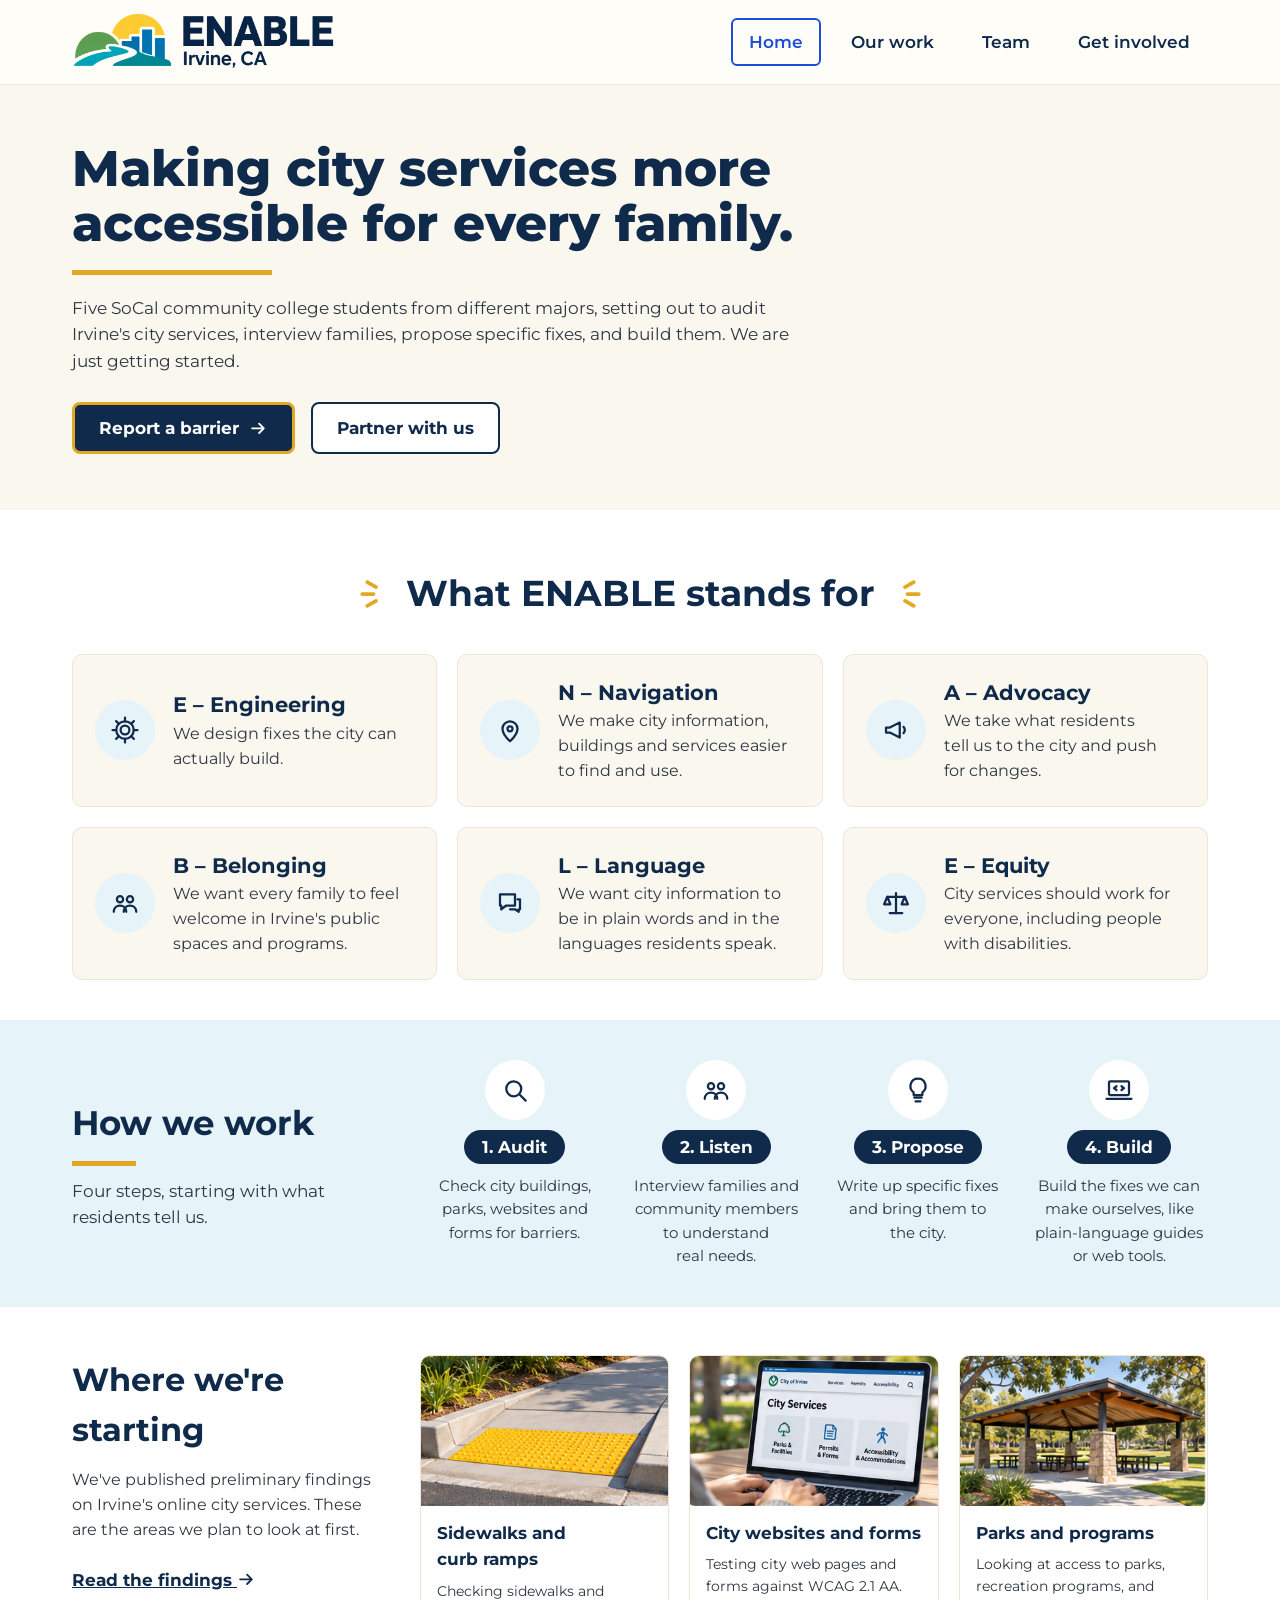
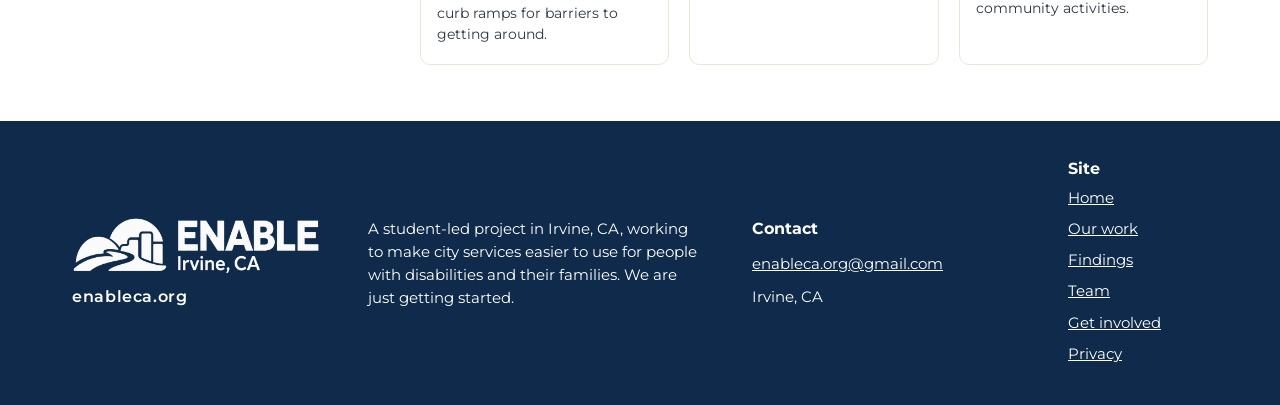
==== commit fd230ead: "Add preliminary digital accessibility Findings page" ====
--- a/index.html
+++ b/index.html
@@ -114,8 +114,8 @@
 <section aria-labelledby="work-h" class="wrap" style="padding-top: 48px; padding-bottom: 56px; display: flex; flex-wrap: wrap; gap: 28px 32px; align-items: flex-start">
 <div style="flex: 1 1 240px; min-width: 0; display: flex; flex-direction: column; gap: 14px">
 <h2 id="work-h" style="font-size: clamp(1.6rem, 2.8vw, 2rem)">Where we're starting</h2>
-<p style="font-size: 16px">We have not published findings yet. These are the areas we plan to look at first.</p>
-<a href="our-work.html" style="font-weight: 700; padding: 10px 0">See our plan <svg aria-hidden="true" viewBox="0 0 24 24" style="width: 1.1em; height: 1.1em; flex: none; vertical-align: -0.2em; fill: none; stroke: currentColor; stroke-width: 2.4; stroke-linecap: round; stroke-linejoin: round"><path d="M4 12h15M13 6l6 6-6 6"></path></svg></a>
+<p style="font-size: 16px">We've published preliminary findings on Irvine's online city services. These are the areas we plan to look at first.</p>
+<a href="findings.html" style="font-weight: 700; padding: 10px 0">Read the findings <svg aria-hidden="true" viewBox="0 0 24 24" style="width: 1.1em; height: 1.1em; flex: none; vertical-align: -0.2em; fill: none; stroke: currentColor; stroke-width: 2.4; stroke-linecap: round; stroke-linejoin: round"><path d="M4 12h15M13 6l6 6-6 6"></path></svg></a>
 </div>
 <ul style="flex: 3 1 560px; min-width: 0; list-style: none; margin: 0; padding: 0; display: grid; grid-template-columns: repeat(auto-fit, minmax(min(230px, 100%), 1fr)); gap: 20px">
 <li class="card" style="background: #FFFFFF; overflow: hidden; display: flex; flex-direction: column">
@@ -161,6 +161,7 @@
 <ul style="list-style: none; margin: 0; padding: 0; display: flex; flex-direction: column">
 <li><a href="index.html" style="display: inline-block; padding: 4px 0">Home</a></li>
 <li><a href="our-work.html" style="display: inline-block; padding: 4px 0">Our work</a></li>
+<li><a href="findings.html" style="display: inline-block; padding: 4px 0">Findings</a></li>
 <li><a href="team.html" style="display: inline-block; padding: 4px 0">Team</a></li>
 <li><a href="get-involved.html" style="display: inline-block; padding: 4px 0">Get involved</a></li>
 <li><a href="privacy.html" style="display: inline-block; padding: 4px 0">Privacy</a></li>
--- a/styles.css
+++ b/styles.css
@@ -65,3 +65,37 @@
 .site-nav ul{gap:0 !important}
 .site-nav .nav{font-size:13px;padding:0 5px}
 }
+
+/* Photo picker on Get involved */
+.sr-only{position:absolute;width:1px;height:1px;padding:0;margin:-1px;overflow:hidden;clip:rect(0,0,0,0);white-space:nowrap;border:0}
+.drop{display:flex;flex-direction:column;align-items:center;justify-content:center;gap:6px;min-height:150px;padding:24px 16px;box-sizing:border-box;text-align:center;background:#E6F3F8;border:2px dashed #4A6A8A;border-radius:10px;cursor:pointer;transition:background-color .15s,border-color .15s}
+.drop svg{width:40px;height:40px;fill:none;stroke:#0F2A4A;stroke-width:1.6;stroke-linecap:round;stroke-linejoin:round}
+.drop-main{font-weight:700;font-size:17px;color:#0F2A4A}
+.drop-sub{font-size:14px}
+.drop:active,.drop.over{background:#D3E8F1;border-color:#1D4ED8}
+#photo:focus-visible+.drop{outline:3px solid #1D4ED8;outline-offset:3px}
+.t-mouse{display:none}
+@media (hover:hover) and (pointer:fine){.t-mouse{display:inline}.t-touch{display:none}.drop:hover{background:#D3E8F1;border-color:#1D4ED8}}
+.picked{display:flex;flex-wrap:wrap;align-items:center;gap:12px 16px;padding:12px;background:#FFFFFF;border:1.5px solid #4A6A8A;border-radius:10px}
+.picked img{width:72px;height:72px;object-fit:cover;border-radius:6px;flex:none}
+.picked-name{flex:1 1 140px;min-width:0;font-weight:600;color:#0F2A4A;overflow-wrap:anywhere}
+.picked-btns{display:flex;gap:8px}
+.picked .b2{min-height:44px;padding:0 16px;font-size:15px}
+#photo-error:empty{display:none}
+@media (prefers-reduced-motion:reduce){.drop{transition:none}}
+
+/* Findings page: results table, status chips, expandable details */
+.r-ok{background:#D9EFD3}.r-part{background:#FBE7B0}.r-bar{background:#F6D5CF}
+.tscroll{overflow-x:auto;background:#FFFFFF;border:1px solid #EDE6D6;border-radius:10px}
+.ftable{width:100%;min-width:760px;border-collapse:collapse;font-size:15px}
+.ftable th,.ftable td{text-align:left;vertical-align:top;padding:12px 14px;border-bottom:1px solid #EDE6D6}
+.ftable thead th{background:#0F2A4A;color:#FFFFFF;font-weight:700}
+.ftable tbody th{color:#0F2A4A;font-weight:700}
+.ftable tbody tr:last-child>*{border-bottom:0}
+.ftable .chip{white-space:nowrap}
+.fd summary{display:list-item;font-size:18px;padding:14px 18px}
+.fd summary .chip{margin-left:8px;vertical-align:1px}
+.fd-body{padding:0 18px 18px;display:flex;flex-direction:column;gap:10px;font-size:16px}
+.fd-body ul,.lims{margin:0;padding-left:1.2em;display:flex;flex-direction:column;gap:8px}
+.recs{margin:0;padding-left:1.5em;display:flex;flex-direction:column;gap:12px;max-width:52em}
+.recs li::marker{font-weight:700;color:#0F2A4A}
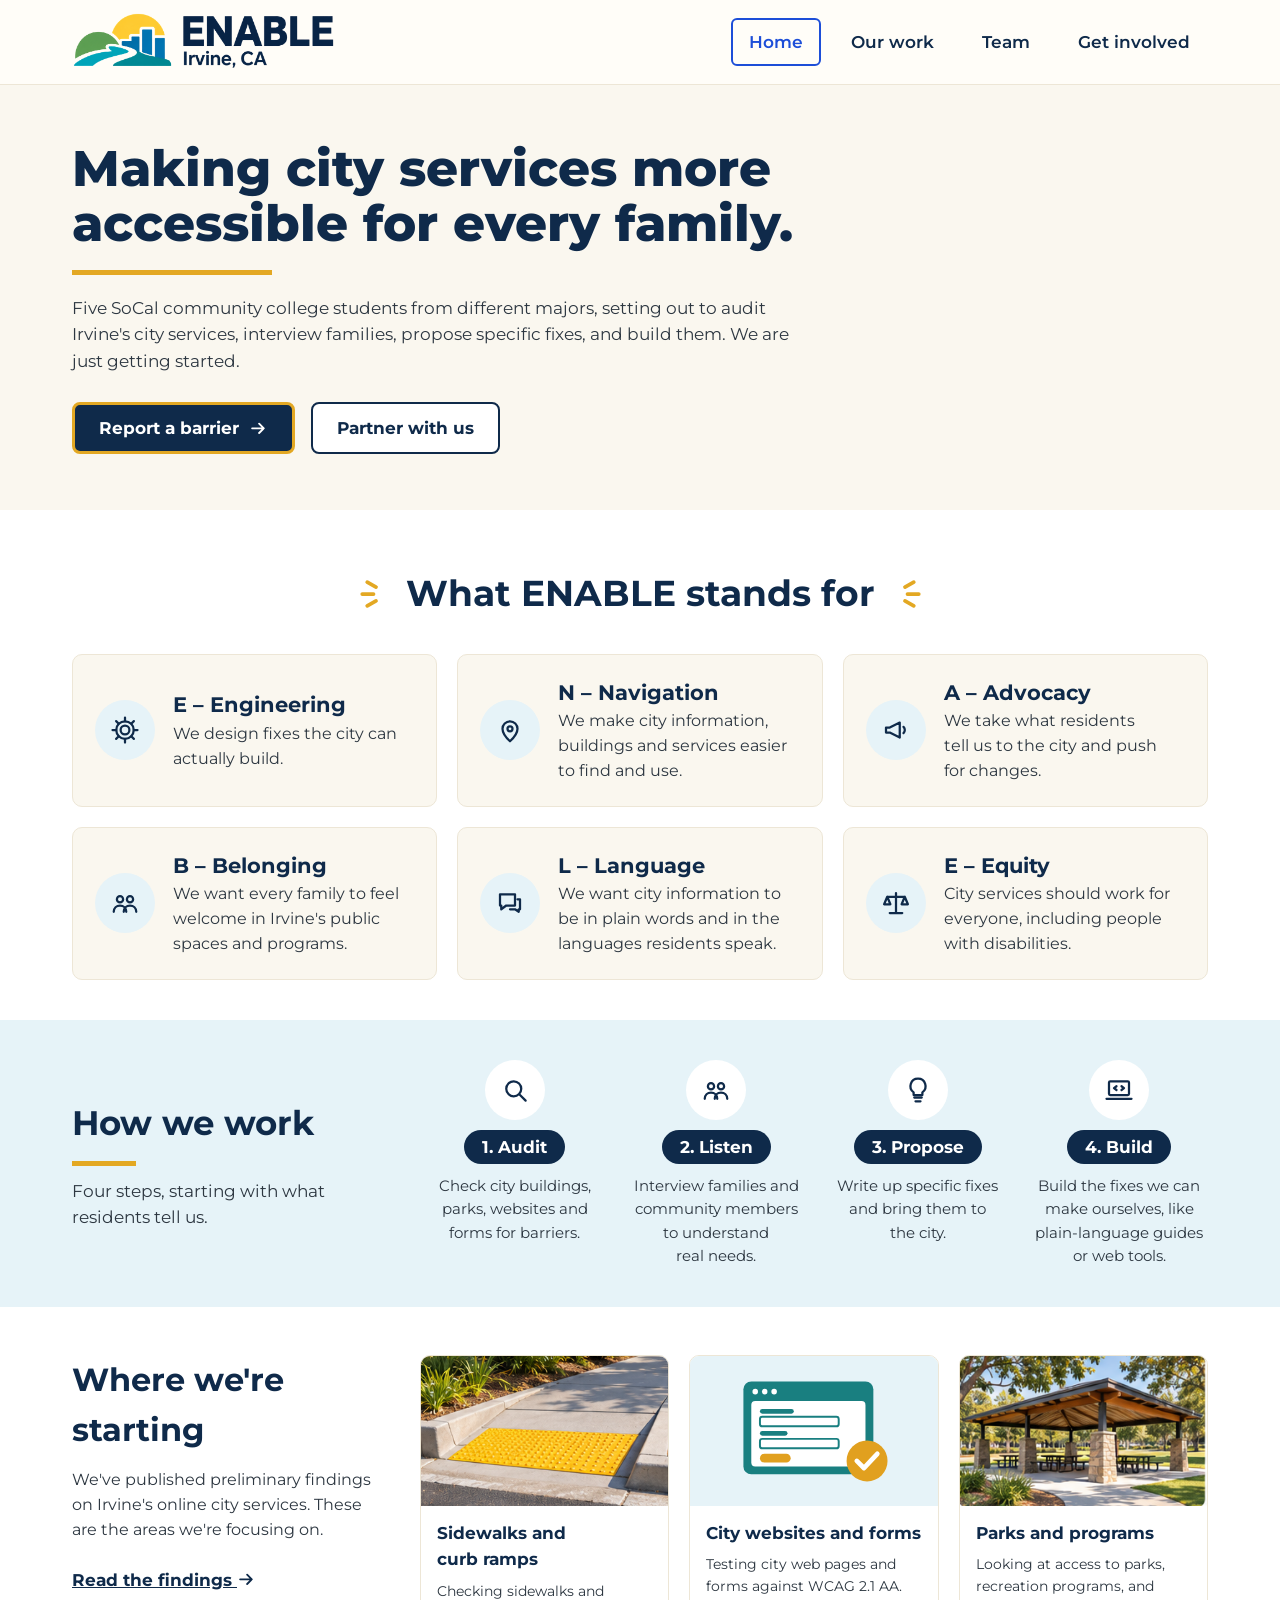
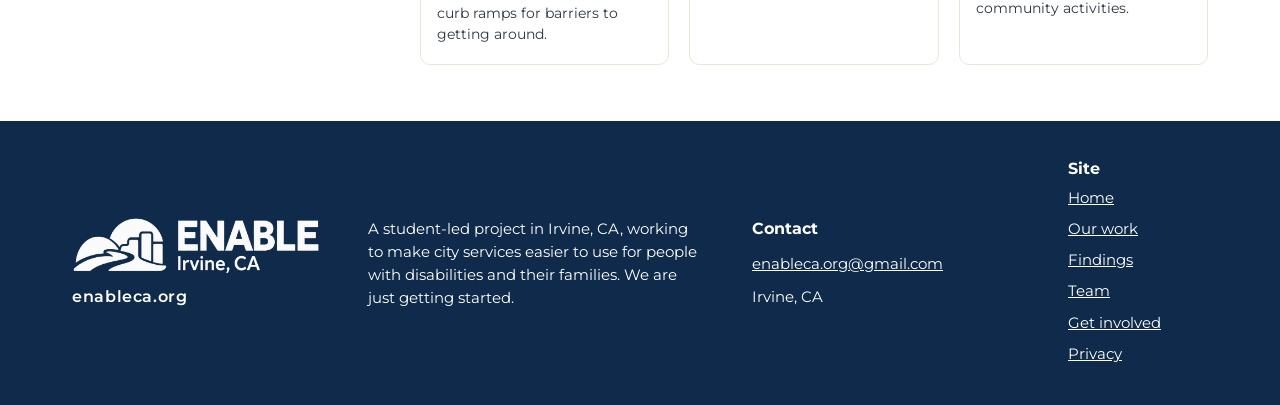
==== commit b812b368: "Copy fixes and replace laptop illustration with an icon" ====
--- a/index.html
+++ b/index.html
@@ -114,7 +114,7 @@
 <section aria-labelledby="work-h" class="wrap" style="padding-top: 48px; padding-bottom: 56px; display: flex; flex-wrap: wrap; gap: 28px 32px; align-items: flex-start">
 <div style="flex: 1 1 240px; min-width: 0; display: flex; flex-direction: column; gap: 14px">
 <h2 id="work-h" style="font-size: clamp(1.6rem, 2.8vw, 2rem)">Where we're starting</h2>
-<p style="font-size: 16px">We've published preliminary findings on Irvine's online city services. These are the areas we plan to look at first.</p>
+<p style="font-size: 16px">We've published preliminary findings on Irvine's online city services. These are the areas we're focusing on.</p>
 <a href="findings.html" style="font-weight: 700; padding: 10px 0">Read the findings <svg aria-hidden="true" viewBox="0 0 24 24" style="width: 1.1em; height: 1.1em; flex: none; vertical-align: -0.2em; fill: none; stroke: currentColor; stroke-width: 2.4; stroke-linecap: round; stroke-linejoin: round"><path d="M4 12h15M13 6l6 6-6 6"></path></svg></a>
 </div>
 <ul style="flex: 3 1 560px; min-width: 0; list-style: none; margin: 0; padding: 0; display: grid; grid-template-columns: repeat(auto-fit, minmax(min(230px, 100%), 1fr)); gap: 20px">
@@ -126,7 +126,7 @@
 </div>
 </li>
 <li class="card" style="background: #FFFFFF; overflow: hidden; display: flex; flex-direction: column">
-<img src="images/city-website-laptop.png" alt="Laptop showing a concept city services web page (illustration)." style="display: block; width: 100%; height: 150px; object-fit: cover">
+<img src="images/web-form.svg" alt="" style="display: block; width: 100%; height: 150px; object-fit: contain; background: #E6F3F8; padding: 12px; box-sizing: border-box">
 <div style="padding: 14px 16px 18px; display: flex; flex-direction: column; gap: 8px; align-items: flex-start">
 <h3 style="font-size: 17px">City websites and forms</h3>
 <p style="font-size: 14px">Testing city web pages and forms against WCAG 2.1 AA.</p>
--- a/styles.css
+++ b/styles.css
@@ -99,3 +99,13 @@
 .fd-body ul,.lims{margin:0;padding-left:1.2em;display:flex;flex-direction:column;gap:8px}
 .recs{margin:0;padding-left:1.5em;display:flex;flex-direction:column;gap:12px;max-width:52em}
 .recs li::marker{font-weight:700;color:#0F2A4A}
+
+/* Whole card clickable through its heading link */
+.card-link{position:relative}
+.card-link h3 a{text-decoration:none}
+.card-link h3 a::after{content:"";position:absolute;inset:0;border-radius:10px}
+@supports selector(:has(a)){
+.card-link:has(a:focus-visible){outline:3px solid #1D4ED8;outline-offset:3px}
+.card-link h3 a:focus-visible{outline:none}
+}
+@media (hover:hover){.card-link:hover{border-color:#1D4ED8}.card-link:hover h3 a{text-decoration:underline}}
